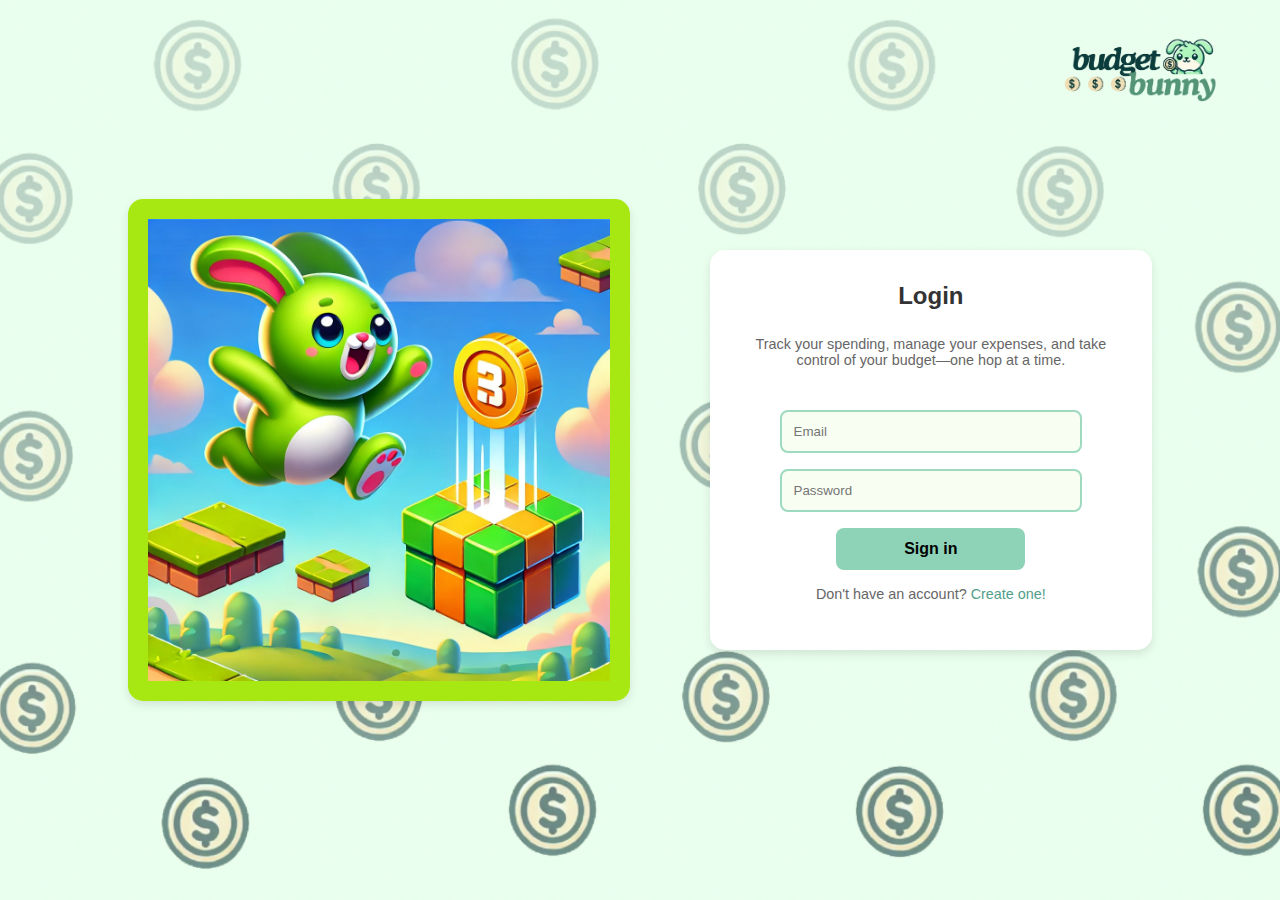
==== src/main/resources/static/accountsettings.html @ 06ca2ea9 "Created accountsettings page, which is accessed by clicking profile picture" ====
<!DOCTYPE html>
<html lang="en">
<head>
    <meta charset="UTF-8">
    <meta name="viewport" content="width=device-width, initial-scale=1.0">
    <title>Account Settings</title>
    <link rel="stylesheet" href="accountsettings.css">
    <link rel="stylesheet" href="logout.css">
</head>
<body>
    <header class="header">
        <div class="header-content">
            <span class="dashboard-title">Account Settings</span>
            <span class="user-text"><span id="user-firstname"></span> <span id="user-lastname"></span></span>
            <button class="profile-btn" id="profileBtn">
                🥕
            </button>
        </div>
    </header>
    <section class="sidebar">
        <div class="logo">
            <a href="index.html">
                <img src="budgetbunnylogowords.png" alt="Logo" class="logo-img" />
            </a>
        </div>

        <nav class="nav">
            <ul class="nav-list">
                <li class="nav-item">
                    <a href="index.html">
                        <i class="icon">🏠</i>
                        Dashboard
                    </a>
                </li>
                <li class="nav-item">
                    <a href="helppage.html">
                        <i class="icon">📅</i>
                        Help
                    </a>
                </li>
                <li class="nav-item">
                    <a href="learnpage.html">
                        <i class="icon">📂</i>
                        Learn
                    </a>
                </li>
            </ul>
        </nav>

        <div class="logout-container">
            <a href="#" id="logoutLink" class="logout">Logout</a> <!-- Logout button triggers modal -->
        </div>
    </section>
    <main class="main">
        <div class="account-container">
            <h1>Account Information</h1>
            <p>Email: <span id="user-email"></span></p>
            <p>First Name: <span id="account-user-firstname"></span></p>
            <p>Last Name: <span id="account-user-lastname"></span></p>

            <h2>Change Password</h2>
            <form id="changePasswordForm">
                <label for="currentPassword">Current Password:</label>
                <input type="password" id="currentPassword" name="currentPassword" required>
                
                <label for="newPassword">New Password:</label>
                <input type="password" id="newPassword" name="newPassword" required>
                
                <label for="confirmNewPassword">Confirm New Password:</label>
                <input type="password" id="confirmNewPassword" name="confirmNewPassword" required>
                
                <button type="submit">Change Password</button>
            </form>
        </div>
    </main>
    <div id="logoutModal" class="modal">
        <div id="logoutModal" class="modal-content">
            <img src="budgetbunnylogo.png" alt="Bunny Logo" id="logoutModal"> 
            <h2 id="logoutModal">Are you sure you want to log out?</h2>
            <button id="logoutModal" class="logout-btn" onclick="confirmLogout()">Logout</button>
            <button id="logoutModal" class="stay-btn" onclick="closeLogoutModal()">Stay</button>
        </div>
    </div>
    <footer class="footer">
        <p>&copy; 2024 BudgetBunny. All rights reserved.</p>
    </footer>
    <script src="accountsettings.js"></script>
</body>
</html>
---- src/main/resources/static/accountsettings.css ----
.footer {
    width: 100%;
    background-color: #f5f6fa; /* Adjust the background color as needed */
    text-align: center;
    
    position: fixed; /* Ensure the footer stays at the bottom */
    bottom: 0;
    left: 0;
}
.help-image {
    display: block;
    
    border-radius: 5%;
    margin: 20px auto; /* Center the image and add some margin */
    max-width: 42%; /* Make sure the image is responsive */
    height: auto; /* Maintain the aspect ratio */
}
.help-container {
    border-radius: 20%;
    background-color: #fff; /* 1118 */
    padding: 20px;
    font-size: large;
}
.help-container h1{
    padding: 20px;

    color: #3b6954;
}
.help-container p{
    font-size: 22px;

    color: #3b6954;
}

.help-container ul {
    list-style: none; /* Remove default bullet points */
    padding: 2.5%;
    padding-left: 0; /* Remove default padding */
}

.help-container ul li {
    position: relative;
    font-size: 20px;

    color: #3b6954;
    padding-left: 25px; /* Add space for the carrot emoji */
    line-height: 1.8; /* Adjust the line height as needed */
}

.help-container ul li::before {
    content: "";
    position: absolute;
    left: 0;
    top: 0;
}

.sidebar .logout-container {
    margin-bottom: 4%;
}

/* Reset CSS */
* {
    margin: 0;
    padding: 0;
    box-sizing: border-box;
}

/* Body and Layout */
body {
    height: 100vh;
    display: grid;
    grid-template-columns: 300px 1fr;
    grid-template-rows: 60px 1fr;
    grid-template-areas: 
        "side header"
        "side main";
    font-family: 'Arial', sans-serif;
    background-color: #f5f6fa;
}

/* Header Styles */
.header {
    background-color: #fff;
    grid-area: header;
    display: flex;
    align-items: center;
    justify-content: center; /* Center content horizontally */
    padding: 10px 20px;
    border-bottom: 1px solid #ddd;
    position: relative;
    z-index: 2;
}

/* Header Content */
.header-content {
    display: flex;
    align-items: center;
    justify-content: flex-end; /* Align items to the right */
    width: 100%;
    position: relative;
}
.dashboard-title {
    position: absolute;
    left: 50%;
    transform: translateX(-50%);
    font-size: 28px;
    font-weight: bold;
    color: #3b6954;
}
/* User Text */
.user-text {
    font-size: 18px;
    font-weight: 500;
    color: #333;
    margin-right: 10px;
}

/* Profile Button Positioned to the Right, orange color was #ef810388, off-gray color was  rgb(211, 211, 211) */
.profile-btn {
    right: 20px;
    color: white;
    background-color: #ef810388;
    border: none;
    border-radius: 50%;
    padding: 10px;
    font-size: 20px;
    cursor: pointer;
    transition: background-color 0.3s ease-in-out;
}
.profile-img {
    width: 50px; /* Adjust the size as needed */
    height: 50px; /* Adjust the size as needed */
    border-radius: 50%; /* Make the image circular */
    object-fit: cover; /* Ensure the image covers the area */
}
.logout {
    color: #d9534f;
    font-weight: bold;
    text-decoration: none;
    transition: opacity 0.3s ease-in-out;
    cursor: pointer;
}

.logout:hover {
    opacity: 0.7;
}

/* Sidebar Styles */
.sidebar {
    background-color: #67b491;
    grid-area: side;
    padding: 20px;
    display: flex;
    flex-direction: column;
    align-items: center;
    gap: 30px;
    color: #fff;
    overflow-y: auto;
    position: relative;
}

/* Logo Styling */
.logo a {
    display: block;
    width: 100%;
    text-align: center;
}

.logo-img {
    width: 250px;
    height: auto;
    object-fit: contain;
    transition: transform 0.3s ease-in-out;
    cursor: pointer;
}

.logo-img:hover {
    
    background-color: #222529;
    border-radius: 8px; /* Subtle hover effect */
    transition: background-color 0.3s ease-in-out;
}

/* Navigation List */
.nav-list {
    list-style: none;
    width: 100%;
    flex: 1;
}

.nav-item {
    display: flex;
    align-items: center;
    gap: 20px;
    padding: 15px 25px;
    border-radius: 8px;
    transition: background-color 0.3s ease-in-out;
    cursor: pointer;
}

.nav-item a {
    text-decoration: none;
    color: #fff;
    font-weight: 500;
    font-size: 18px;
    transition: color 0.3s ease-in-out;
}

.nav-item:hover {
    background-color: #2b2f36;
}

.nav-item.active {
    background-color: #0b3d3c;
}

.nav-item.active a {
    color: #fff;
}

/* Icons */
.icon {
    font-size: 20px;
}

/* Logout Button at the Bottom */
.sidebar .logout-container {
    margin-top: auto;
    width: 100%;
    display: flex;
    justify-content: center;
}

.sidebar .logout {
    background-color: #d9534f;
    color: white;
    padding: 10px 20px;
    border-radius: 8px;
    text-align: center;
    width: 80%;
    transition: background-color 0.3s ease-in-out;
}

.sidebar .logout:hover {
    background-color: #c9302c;
}

/* Main Section */
.main {
    background-color: #3b6954;
    padding: 25px;
    grid-area: main;
    display: flex;
    flex-direction: column;
    align-items: center;
    
    text-align: center; /* Center text horizontally */
}

/* Card Styles */
.card {
    background-color: #f6f7f9;
    border-radius: 10px;
    box-shadow: 0 4px 8px rgba(0, 0, 0, 0.1);
    transition: transform 0.3s, box-shadow 0.3s;
    cursor: pointer;
}

.card:hover {
    transform: translateY(-5px);
    box-shadow: 0 8px 15px rgba(0, 0, 0, 0.2);
}

/* Card Placement */
.card:nth-child(1) {
    grid-area: c1;
}

.card:nth-child(2) {
    grid-area: c2;
}

.card:nth-child(3) {
    grid-area: c3;
}

/* Responsive Design */
@media (max-width: 925px) {
    body {
        grid-template-columns: 1fr;
        grid-template-rows: auto 1fr;
        grid-template-areas: 
            "header"
            "main";
    }

    .sidebar {
        display: none;
    }

    .main {
        grid-template-columns: 1fr;
        grid-template-rows: repeat(4, 1fr);
        gap: 15px;
    }
}

/* Mobile Sidebar Toggle */
@media (max-width: 600px) {
    .header {
        flex-direction: column;
        padding: 10px;
    }

    .nav-list {
        flex-wrap: wrap;
        gap: 10px;
    }

    .main {
        padding: 15px;
    }

    /* Sidebar Toggle */
    .sidebar {
        position: fixed;
        top: 0;
        left: 0;
        height: 100vh;
        width: 300px;
        transform: translateX(-100%);
        transition: transform 0.3s ease-in-out;
        z-index: 100;
    }

    .sidebar.active {
        transform: translateX(0);
    }
}

/* Sidebar Toggle Button */
.sidebar-toggle {
    position: absolute;
    top: 10px;
    left: 10px;
    background-color: #007bff;
    color: white;
    border: none;
    border-radius: 4px;
    padding: 10px;
    cursor: pointer;
}

.sidebar-toggle:focus {
    outline: none;
}



.modal {
    background-color: transparent;
    display: none;
    position: fixed;
    z-index: 1000;
    left: 0;
    top: 0;
    width: 100%;
    height: 100%;
    background-color: rgba(0, 0, 0, 0.5);
    justify-content: center;
    align-items: center;
}

.modal-content {
    background-color: transparent;
    padding: 20px;
    border-radius: 5px;
    width: 50%; /* IMPORTANT FOR MAKING MODAL SHOW PAGE CORRECT SIZE */
    height: 80%;
    position: relative;
}

.modal .container {
    margin: 0; /* Remove margin */
    width: 100%; /* Full width inside modal */
    padding: 20px; /* Adjust padding if necessary */
    box-shadow: none; /* Remove box-shadow if not needed */
    background-color: transparent; /* If you don't want the white box */
}

iframe {
    width: 100%;
    height: 100%;
    border: none;
}


.openModal {
    background: none;
    border: none;
    color: #fff;
    font-weight: 600;
    font-size: 12px;
    cursor: pointer;
    transition: color 0.3s ease-in-out;
    padding: 15px 25px;
    width: 100%;
    text-align: left;
    display: flex;
    align-items: center;
    gap: 20px;
    border-radius: 8px;
}

.openModal:hover {
    color: #ddd; /* Adjust hover color to match the links */
    background-color: #2b2f36; /* Add hover background */
}

.openModal i {
    font-size: 20px;
}
---- src/main/resources/static/logout.css ----
/* Modal styles */
#logoutModal.modal {
    display: none; /* Hidden by default */
    position: fixed; 
    z-index: 1000; 
    left: 0;
    top: 0;
    width: 100%; 
    height: 100%; 
    background-color: rgba(0, 0, 0, 0.5); /* Dimmed background */
    justify-content: center;
    text-align: center;
}

#logoutModal.modal-content {
    background-color: #fefefe;
    border-radius: 20px; /* Rounded corners */
    padding: 1px;
    border: 5px solid #90c8b2; /* Border to match green tones */
    width: 400px;
    height: 330px;
    margin: 0;
    padding-bottom: 0;
    text-align: center;
    box-shadow: 0px 4px 8px rgba(0, 0, 0, 0.1);
    position: relative;
}

#logoutModal.modal-content img {
    margin-bottom: 10px; /* Adjust image spacing */
}

/* Bunny image at the top */
#logoutModal.modal-content img {
    width: 150px;
    height: auto;
    margin-bottom: 15px;
}

/* Modal text */
#logoutModal.modal-content h2 {
    margin-bottom: 20px;
    font-family: Arial, sans-serif;
    font-size: 30px;
    color: #333;
}

/* Buttons */
#logoutModal.modal-content button {
    padding: 10px 50px;
    margin: 10px;
    border: none;
    border-radius: 5px;
    cursor: pointer;
    font-size: 16px;
}

/* Logout button (red) */
#logoutModal.logout-btn {
    background-color: #f44336; /* Red */
    color: white;
    transition: background-color 0.3s ease;
}

#logoutModal.logout-btn:hover {
    background-color: #d73833;
}

/* Stay button (green) */
#logoutModal.stay-btn {
    background-color: #90c8b2; /* Match the green tones */
    color: white;
    transition: background-color 0.3s ease;
}

#logoutModal.stay-btn:hover {
    background-color: #7bb3a1;
}
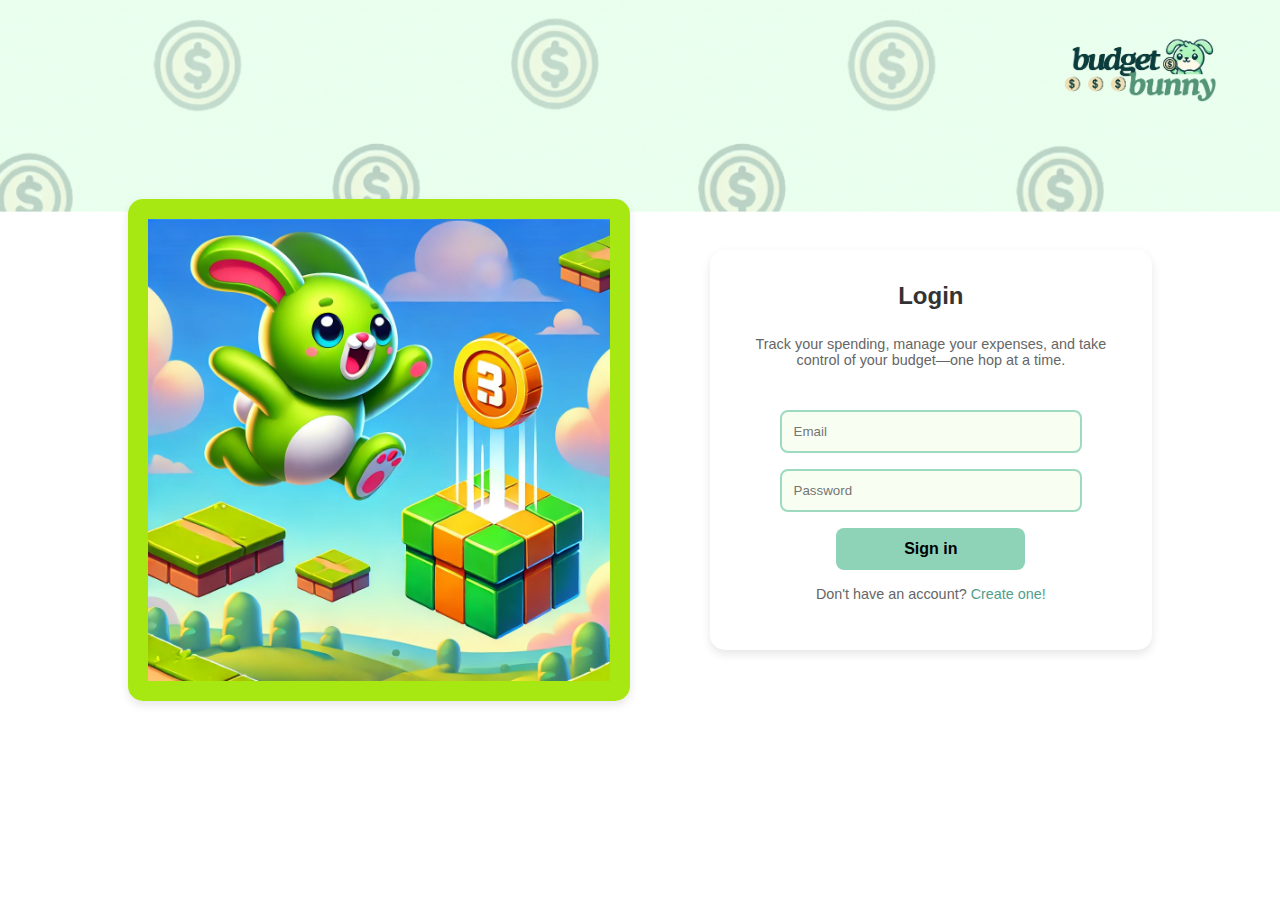
==== commit ba65877c: "made the side bars consistent w all pages" ====
--- a/src/main/resources/static/accountsettings.html
+++ b/src/main/resources/static/accountsettings.html
@@ -20,7 +20,7 @@
     <section class="sidebar">
         <div class="logo">
             <a href="index.html">
-                <img src="budgetbunnylogowords.png" alt="Logo" class="logo-img" />
+                <img src="images/budgetbunnylogowords.png" alt="Logo" class="logo-img" />
             </a>
         </div>
 
@@ -30,6 +30,12 @@
                     <a href="index.html">
                         <i class="icon">🏠</i>
                         Dashboard
+                    </a>
+                </li>
+                <li class="nav-item">
+                    <a href="recenttransaction.html">
+                        <i class="icon">🧾</i>
+                        Recent Transactions
                     </a>
                 </li>
                 <li class="nav-item">
@@ -44,11 +50,26 @@
                         Learn
                     </a>
                 </li>
+                
+                <hr style="border: 1px solid #13592b; width: 100%; margin: 20px auto;">
+
+                <li>
+                    <button class="openModal" data-url="addedit.html" style="font-size: 18px;">📝 Add/Edit Envelopes</button>
+                </li>
+                <li>
+                    <button class="openModal" data-url="addtransaction.html" style="font-size: 18px;">➕ Add Transaction</button>
+                </li>
+                <li>
+                    <button class="openModal" data-url="edittransaction.html" style="font-size: 18px;">✏️ Edit Transaction</button>
+                </li>
+                <li>
+                    <button class="openModal" data-url="fillenvelope.html" style="font-size: 18px;">💰 Fill Envelopes</button>
+                </li>
             </ul>
         </nav>
 
         <div class="logout-container">
-            <a href="#" id="logoutLink" class="logout">Logout</a> <!-- Logout button triggers modal -->
+            <a href="#" id="logoutLink" class="logout">Logout</a>
         </div>
     </section>
     <main class="main">
@@ -57,22 +78,32 @@
             <p>Email: <span id="user-email"></span></p>
             <p>First Name: <span id="account-user-firstname"></span></p>
             <p>Last Name: <span id="account-user-lastname"></span></p>
-
-            <h2>Change Password</h2>
+            <br>
+            <h2 style="font-size: 22px;">Change Password</h2>
             <form id="changePasswordForm">
                 <label for="currentPassword">Current Password:</label>
                 <input type="password" id="currentPassword" name="currentPassword" required>
-                
+                <br><br>
                 <label for="newPassword">New Password:</label>
                 <input type="password" id="newPassword" name="newPassword" required>
-                
+                <br><br>
                 <label for="confirmNewPassword">Confirm New Password:</label>
                 <input type="password" id="confirmNewPassword" name="confirmNewPassword" required>
-                
+                <br><br>
                 <button type="submit">Change Password</button>
             </form>
         </div>
     </main>
+
+    <div id="myModal" class="modal">
+        <div class="modal-content">
+            <span class="close-btn">&times;</span>
+            <iframe id="externalPage" src="" frameborder="0"></iframe>
+        </div>
+    </div>
+
+
+    <!-- Logout Confirmation Modal -->
     <div id="logoutModal" class="modal">
         <div id="logoutModal" class="modal-content">
             <img src="budgetbunnylogo.png" alt="Bunny Logo" id="logoutModal"> 
@@ -86,4 +117,4 @@
     </footer>
     <script src="accountsettings.js"></script>
 </body>
-</html>+</html>
--- a/src/main/resources/static/accountsettings.css
+++ b/src/main/resources/static/accountsettings.css
@@ -8,47 +8,76 @@
     bottom: 0;
     left: 0;
 }
-.help-image {
+.account-image {
     display: block;
-    
-    border-radius: 5%;
-    margin: 20px auto; /* Center the image and add some margin */
-    max-width: 42%; /* Make sure the image is responsive */
+    padding-top: 20px;
+    margin: auto; /* Center the image and add some margin */
+    max-width: 15%; /* Make sure the image is responsive */
     height: auto; /* Maintain the aspect ratio */
 }
-.help-container {
+.account-container {
     border-radius: 20%;
     background-color: #fff; /* 1118 */
     padding: 20px;
-    font-size: large;
-}
-.help-container h1{
-    padding: 20px;
-
-    color: #3b6954;
-}
-.help-container p{
+    font-size:medium;
+}
+.account-container h1{
+    padding: 20px;
+    /* text-decoration: underline; */
+    color: #3b6954;
+}
+
+.account-container h2{
+    padding: 20px;
+    /* text-decoration: underline; */
+    color: #3b6954;
+}
+
+#changePasswordForm {
+    padding: 20px;
+
+    color: #3b6954;
+}
+
+#changePasswordForm button {
+    background-color: #549477; /* Green background */
+    color: white; /* White text */
+    font-family: Arial, sans-serif; /* Arial font */
+    font-size: medium; /* Slightly bigger font size */
+    padding: 10px 20px; /* Padding for the button */
+    border: none; /* Remove border */
+    border-radius: 4px; /* Rounded corners */
+    cursor: pointer; /* Pointer cursor on hover */
+    transition: background-color 0.3s ease-in-out; /* Smooth transition for background color */
+}
+
+#changePasswordForm button:hover {
+    background-color: #3b6954; /* Darker green on hover */
+}
+
+.account-container p{
     font-size: 22px;
-
-    color: #3b6954;
-}
-
-.help-container ul {
+    padding: 10px;
+    color: #3b6954;
+    
+}
+
+.account-container ul {
     list-style: none; /* Remove default bullet points */
     padding: 2.5%;
     padding-left: 0; /* Remove default padding */
 }
 
-.help-container ul li {
+.account-container ul li {
     position: relative;
-    font-size: 20px;
+    font-size: 22px;
 
     color: #3b6954;
     padding-left: 25px; /* Add space for the carrot emoji */
     line-height: 1.8; /* Adjust the line height as needed */
 }
 
-.help-container ul li::before {
+.account-container ul li::before {
     content: "";
     position: absolute;
     left: 0;
@@ -148,7 +177,7 @@
 
 /* Sidebar Styles */
 .sidebar {
-    background-color: #67b491;
+    background-color: #81c0a5;
     grid-area: side;
     padding: 20px;
     display: flex;
@@ -177,7 +206,7 @@
 
 .logo-img:hover {
     
-    background-color: #222529;
+    /* background-color: #fff; */
     border-radius: 8px; /* Subtle hover effect */
     transition: background-color 0.3s ease-in-out;
 }
--- a/src/main/resources/static/logout.css
+++ b/src/main/resources/static/logout.css
@@ -75,4 +75,5 @@
 
 #logoutModal.stay-btn:hover {
     background-color: #7bb3a1;
-}+}
+
